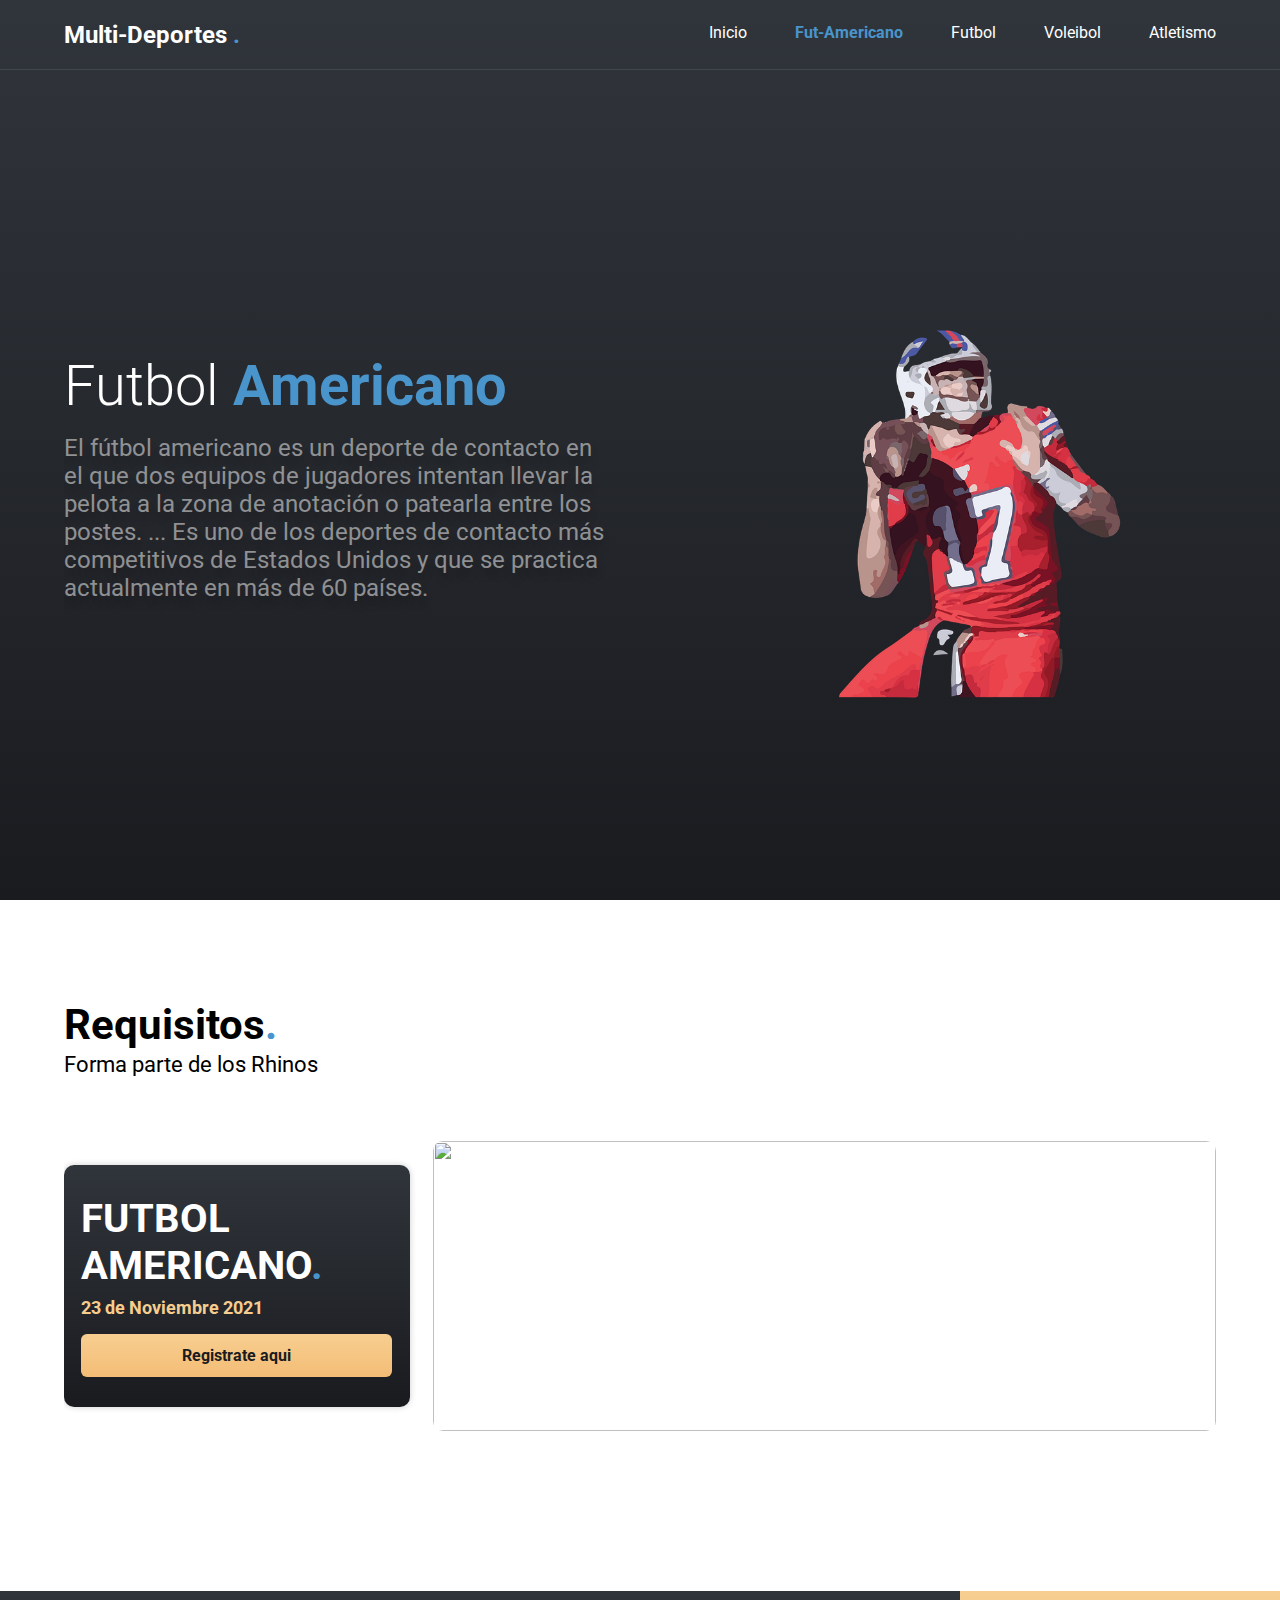
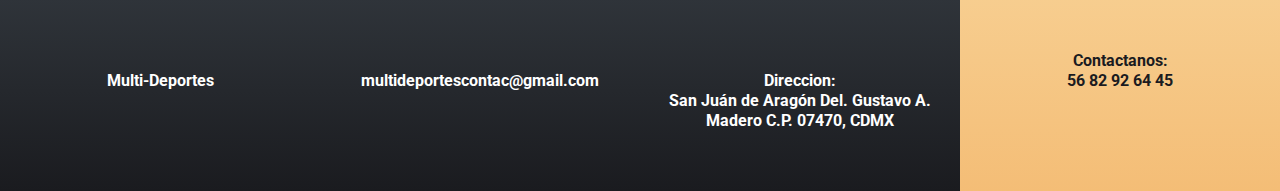
==== americano.html @ c75a18c1 "Footer" ====
<!DOCTYPE html>
<html lang="es">
<head>
    <meta charset="UTF-8">
    <meta http-equiv="X-UA-Compatible" content="IE=edge">
    <meta name="viewport" content="width=device-width, initial-scale=1.0">
    <title>Multi-Deportes | Fut-Americano</title>
    <link rel="stylesheet" href="CSS/style.css">
</head>
<body>

    <header class="hero">
        <nav class="nav__hero">
            <div class="container nav__container">
                <div class="logo">
                    <h2 class="logo__name">Multi-Deportes <span class="point">.</span></h2>
                </div> 
                <div class="links">
                    <a href="index.html" class="link">Inicio</a>
                    <a href="americano.html" class="link--active">Fut-Americano</a>
                    <a href="futbol.html" class="link">Futbol</a>
                    <a href="voleibol.html" class="link">Voleibol</a>
                    <a href="atletismo.html" class="link">Atletismo</a>
                </div>
            </div>
        </nav>

        <section class="container hero__main">
            <div class="hero__textos">
                <h1 class="title">Futbol <span class="title--active"> Americano</span></h1> 
                <p class="copy">El fútbol americano es un deporte de contacto en el que dos equipos de jugadores intentan llevar la pelota a la zona de anotación o patearla entre los postes. ... Es uno de los deportes de contacto más competitivos de Estados Unidos y que se practica actualmente en más de 60 países.<span class="copy__active"></span></p>
            </div>
            <img src="Img/jugador.png" class="mockup">
    </header>

    <section class="projects container">
        <h2 class="subtitle">Requisitos<span class="point">.</span></h2>
        <p class="copy__section">Forma parte de los Rhinos</p>
        <article class="container-bg">
            <div class="card">
                <div class="cards__text">
                    <h3 class="card__title"> FUTBOL AMERICANO<span class="point">.</span></h3>
                    <p class="card__date">23 de Noviembre 2021</p>
                    <p class="card__copy"></p>
                    <a href="" class="card__button">Registrate aqui</a>
                </div>
            </div>
            <div class="background">
                <img src="img/cancha2.jpg" class="background__img">
                <div class="background__text">
                    <h3 class="background__title">Requisitos</h3>
                    <ul>
                        <li>Ser estudiante del CETIS 54</li>
                        <li>Tener entre 15 y 18 años</li>
                        <li>Ropa Deportiva</li>
                        <li>Tachos</li>
                        <li>Cubreboca</li>
                        <li>Botella de agua</li>
                        <li>Toalla</li>
                    </ul>
                </div>
            </div>
        </article>
    </section>

            <footer class="footer">
        
                <div class="contact">
                    <div class="item__contact">
                        <i class='bx bx-copyright contact__icon'></i>
                        <h3 class="contact__title">Multi-Deportes</h3>
                    </div>
        
                    <div class="item__contact">
                        <i class='bx bx-mail-send contact__icon'></i>
                        <h3 class="contact__title">multideportescontac@gmail.com</h3>
                    </div>
        
                    <div class="item__contact">
                        <i class='bx bxs-edit-location contact__icon'></i>
                        <h3 class="contact__title">Direccion: <br>
                           San Juán de Aragón Del. Gustavo A. Madero C.P. 07470, CDMX</h3>
                    </div>
        
                    <div class="item__contact item__contact--gold">
                        <i class='bx bxs-chat contac__icon contact__icon--modifier'></i>
                        <h3 class="contact__title">Contactanos: 
                            <br>56 82 92 64 45
                        </h3>
                    </div>
                </div>
            </footer>

    
</body>
</html>
---- CSS/style.css ----
@import url('https://fonts.googleapis.com/css2?family=Roboto:wght@300;400;700&display=swap');
:root{
    --blue: #4a94cc;
    --gold1:#F4BD76;
    --gold2:#F6CD8F;
    --gray:#ffffff80;
    --gray2:#f7d9d990;
    --black1:#1A1B1F;
    --black2:#30353B;
    --shadow:0 8px 8px;
    --color_shadow:#00000033;
}

*{
    margin: 0;
    padding: 0;
    box-sizing: border-box;
}

body{
    font-family: 'Roboto', sans-serif;
}

.container{
    width: 90%;
    max-width: 1200px;
    margin: 0 auto;
    overflow: hidden;
    padding: 100px 0;
    height: auto;
}

.container__modifier{
    width: 60%;
}

.hero{
    width: 100%;
    min-height: 100vh;
    background: linear-gradient(180deg, #30353B 0%, #1A1B1F 100%);
}

.nav__hero{
    color: #fff;
    height: 70px;
    border-bottom: 1px solid rgb(255, 255, 255, 0.1);
}

.nav__container{
    display: flex;
    align-items: center;
    justify-content: space-between;
    height: inherit;
    padding: 0;
}

.logo__name{
    font-size: 24px;
}
.links{
    display: grid;
    grid-auto-flow: column;
    gap: 3em;
}

.link{
    color: inherit;
    text-decoration: none;
    --clippy: polygon(0 0%, 0 0, 0 100%, 0% 100%);
}

.link::after{
    content: "";
    display: block;
    background: #fff;
    width: 90%;
    margin-top: 3px;
    height: 3px;
    clip-path: var(--clippy);
    transition: clip-path .3s;
}

.link:hover{
    --clippy: polygon(0 0%, 100% 0, 100% 100%, 0 100%);
}

.link--active{
    color: var(--blue);
    font-weight: 700;
    text-decoration: none;
}
.point{
    color: var(--blue);
}

.hero__main{
    height: calc(100vh - 70px);
    display: flex;
    justify-content: space-between;
    align-items: center;
    padding: 0;
}

.mockup{
    object-fit: cover;
    width: 40%;
    max-height: 90vh;
}

.hero__textos{
    width: 48%;
}

.title{
    font-size: 56px;
    font-weight: 300;
    color: #fff;
}

.title--active{
    color: #4a94cc;
    font-weight: 700;
}

.copy{
    font-size: 24px;
    color: var(--gray);
    text-shadow: var(--shadow) var(--color_shadow);
    margin: 15px 0;
}

.copy__active{
    font-weight: 700;
}

.cta{
    padding: 20px 30px;
    display: inline-block;
    background: #ea473b;
    text-decoration: none;
    color: var(--black1);
    font-weight: 700;
    box-shadow: var(--shadow) var(--color_shadow);
    border-radius: 6px;
}



/* servicios */

.servicies{
    background: #fafafa;
}

.subtitle{
    font-size: 42px;
}

.subtitle--modifier{
    text-align: center;
    margin-bottom: 16px;
}

.copy__section{
    color: va(--black2);
    font-size: 22px;
    line-height: 32px;
    margin-bottom: 60px;
}

.copy__section--modifier{
    text-align: center;
    margin-bottom: 32px;
}

.container-cards{
    display: flex;
    justify-content: space-between;
    align-items: center;
    flex-wrap: wrap;
}

.card{
    width: 30%;
    padding: 30px 0;
    overflow: hidden;
    background: linear-gradient(180deg, #30353B 0%, #1A1B1F 100%);
    border-radius: 10px;
    position: relative;
    text-align: right;
    margin-bottom: 60px;
    box-shadow: 0 0 6px var(--color_shadow);
}

.card__img{
   
    width: 95%;
    height: 200px;
    object-fit: cover;
    border-radius: 10px 0 10px;
}

.cards__text{
    text-align: left;
    width: 90%;
    margin: 0 auto;
}

.card__list{
    color: var(--gold2);
    font-weight: 700;
    margin: 25px 0 12px;
    font-size: 18px;
}

.card__title{
    font-size: 40px;
    color: #fff;
    margin-bottom: 8px;
}

.card__copy{
    color: var(--gray2);
    margin-bottom: 16px;
}

.card__button{
    display: block;
    background: linear-gradient(180deg, #F7CE90 0%, #F4BD76 100%);
    border-radius: 6px;
    text-decoration: none;  
    width: 100%;
    color: var(--black1);
    font-weight: 700;
    text-align: center;
    padding: 12px 0;
}

.card__date{
    color: var(--gold2);
    font-size: 18px;
    font-weight: bold;
    margin-bottom: 16px;
}

.container-bg{
    display: flex;
    justify-content: space-between;
    align-items: center;
    flex-wrap: wrap;
}

.background{
    width: 68%;
    height: 290px;
    border-radius: 10px;
    position: relative;
    margin-bottom: 60px;
}

.background__img{
    width: 100%;
    height: 100%;
    object-fit: cover;
    border-radius: inherit;
}

.background__text{
    position: absolute;
    width: 100%;
    bottom: 40px;
    padding: 20px;
    left: 15px;
    color: #fff;
}

.background__title{
    font-size: 24px;
    margin-bottom: 4px;
}

.testimony{
    background: #fafafa;
}

.testimony-container{
    display: flex;
    justify-content: space-between;
    align-items: center;    
    flex-wrap: wrap;
}

.testimony__card{
    width: 30%;
    height: 500px;
    background: linear-gradient(180deg, #30353B 0%, #1A1B1F 100%);
    border-radius: 10px;
    position: relative;
    margin-bottom: 30px;
}

.testimony__img{
    width: 100%;
    height: 100%;
    border-radius: inherit;
    object-fit: cover;
    object-position: center top;
}

.testimony__copy{
    position: absolute;
    bottom: 20px;
    left: 5%;
    width: 90%;
    background: linear-gradient(180deg, #30353B 0%, #1A1B1F 100%);
    color: #fff;
    margin: 0 auto;
    border-radius: 10px;
    box-shadow: var(--shadow) var(--shadow);
    padding: 15px 8px;
    display: flex;
    align-items: center;
}

.testimony__copy--modigier{
    background: none;
    box-shadow: none;
}

.testimony__logo{
    font-size: 40px;
    margin-right: 15px;
    display: inline-block;
}

.testimony__name{
    font-size: 24px;
    line-height: 28px;
}

.testimony__position{
    color: var(--gray);
}

.testimony__text{
    padding: 40px 0;
    width: 90%;
    margin: 0 auto;
    color: #fff;
}

.google__logo{
    margin-bottom: 20px;
}

.testimony__history{
    font-size: 21px;
    font-weight: 300;
}

.testimony__info{
    width: 70%;
}

.logo--picture{
    width: 40px;
    height: 40px;
    object-fit: cover;
    border-radius: 50%;
    object-position: center top;
}

/* Check */ 

.check{
    display: flex;
    justify-content: space-evenly;
    flex-wrap: wrap;
    margin: 0 auto;
}

.check__item{
    width: 30%;
    padding-right: 10px;
    display: flex;
    border-right: 2px solid var(--black2);
}

.bx-check{
    background: linear-gradient(180deg, #30353B 0%, #1A1B1F 100%);
    display: inline-block;
    width: 40px;
    height: 40px;
    text-align: center;
    margin-right: 20px;
    color: #fff;
    border-radius: 50%;
    font-size: 40px;
}

.check__number{
    font-weight: 700;
}

.check__copy{
    font-weight: 300;
}

.newsletter{
    width: 60%;
    margin: 0 auto;
    margin-top: 40px;
    height: auto;
    font-family: inherit;
    position: relative;
    border-radius: 6px;
}

.newsletter--modifier{
    margin: 0;
    width: 80%;
}

.newsletter__input{
    width: 100%;
    height: 100%;
    padding: 22px 10px;
    outline: none;
    font-family: inherit;
    border-radius: 6px;
    border: 1px solid var(--black1);
}

.newsletter__submit{
    position: absolute;
    right: 8px;
    top: 10%;
    height: 80%;
    background: linear-gradient(180deg, #30353B 0%, #1A1B1F 100%);
    color: #fff;
    padding: 0 15px;
    border: none;
    border-radius: 6px;
    font-family: inherit;
    font-weight: 700;
    cursor: pointer;
}

.footer{
    background: #fafafa;
}

.footer__caption{
    display: flex;
    flex-wrap: wrap;
    justify-content: space-evenly;
}

.title__footer{
    font-size: 24px;
    margin-bottom: 32px;
}

.download{
    width: 50%;
}

.download__app{
    display: flex;
}

.download__item{
    display: flex;
    padding: 18px 12px;
    border-radius: 6px;
    border: 1px solid var(--black2);
    width: 42%;
    align-items: center;
    margin-right: 20px;
    margin-bottom: 16px;
}

.download__logo{
    font-size: 40px;
    margin-right: 20px;
}

.download__title{
    font-size: 18px;
}

.footer__copy{
    width: 100%;
    color: var(--black2);
    display: flex;
    flex-wrap: wrap;
}

.copyright{
    width: 100%;
}

.politica__privacidad{
    color: inherit;
    text-decoration: none;
    display: inline-block;
    margin-top: 10px;
}

.politica__privacidad:hover{
    text-decoration: underline;
}

.politica__privacidad--margin{
    margin-right: 10px; 
}

.get-email{
    width: 50%;
}

.socialmedia{
    margin-top: 24px;
    display: flex;
    color: var(--black2);
}

.socialmedia__icon{
    font-size: 18px;
    margin-right: 30px;
    display: inline-block;
}

.socialmedia__legend{
    color: var(--black2);
    margin-right: 16px;
}

.contact{
    display: flex;
    width: 100%;
    flex-wrap: wrap;
    color: #fff;
}

.item__contact{
    width: 25%;
    padding: 60px 0;
    text-align: center;
    background: linear-gradient(180deg, #30353B 0%, #1A1B1F 100%);
}

.item__contact--gold{
    background: linear-gradient(180deg, #F7CE90 0%, #F4BD76 100%);
    color: var(--black1);
}

.contact__icon{
    font-size: 14px;
    color: var(--gold1);
    line-height: 20px;
    margin-right: 4px;
}

.contact__icon--modifier{
    color: var(--black1) ;
}

.contact__title{
    font-size: 16px;
    line-height: 20px;  
}

@media screen and (max-width:900px){
    .mockup{
        width: 600px;
        height: auto;
    }

    .title{
        font-size: 50px;
    }

    .copy{
        font-size: 22px;
    }

    .cta{
        padding: 15px 22px;
    }
    
    .container-cards{
        justify-content: space-evenly;
    }

    .servicies .card{
        width: 45%;
    }

    .background{
        width: 52%;
    }

    .card{
        width: 42%;
    }

    .testimony-container{
        justify-content: space-evenly;
    }
    
    .testimony__card{
        width: 45%;
    }

    .check__item{
        width: 45%;
        margin-bottom: 35px;
    }

    .newsletter{
        width: 80%;
    }

    .download{
        width: 100%;
    }

    .download__app{
        justify-content: space-between;
    }

    .download__item{
        width: 45%;
    }

    .get-email{
        width: 100%;
        margin-bottom: 40px;
    }

    .socialmedia__icon{
        font-size: 18px;
    }

    .socialmedia__legend{
        font-size: 18px;
    }
}


@media screen and (max-width:700px){
    main .container,
    footer .container{
        padding: 60px 0;
    }

    .nav__container{
        flex-wrap: wrap;
        flex-direction: column;
        justify-content: space-evenly;
    }

    .nav__hero{
        height: auto;
    }

    .logo{
        padding: 15px 0;
        text-align: center;
    }

    .links{
        padding-bottom: 10px;
        text-align: center;
    }

    .link{
        padding: 7px 10px;
    }


    .hero__main{
        flex-direction: column-reverse; 
        justify-content: flex-end;
        height: auto;
        padding: 30px 0;
    }

    .hero__textos{
        width: 100%;
        text-align: center;
    }

    .mockup{
        width: 60%;
        margin-bottom: 20px;
    }

    .title{
        font-size: 35px;
    }

    .copy{
        font-size: 20px;
    }

    .subtitle{
        font-size: 35px;
        text-align: center;
    }

    .copy__section{
        font-size: 20px;
        text-align: center;
    }
    
    .servicies .card{
        width: 80%;
    }

    .container-bg{
        justify-content: space-evenly;
    }

    .card{
        margin-bottom: 40px;
        width: 65%;
    }

    .card__title{
        font-size: 35px;
    }

    .card__button{
        width: 100%;
    }

    .background{
        width: 65%;
        margin-bottom: 40px;
    }

    .background__copy{
        display: none;
    }

    .testimony__card{
        width: 65%;
    }

    .testimony__name{
        font-size: 20px;
    }

    .container__modifier{
        width: 80%;
    }

    .item__contact{
        width: 100%;
        padding: 30px 0;
    }
}

@media screen and (max-width:500px){
    .mockup{
        width: 80%;
        margin-bottom: 15px;
    }

    .servicies .card{
        width: 95%;
    }

    .card{
        width: 95%;
    }
    
    .background{
        width: 95%;
    }

    .testimony__card{
        width: 95%;
    }

    .testimony__history{
        font-size: 20px;
    }

    .container--modifier{
        width: 90%;
    }

    .newsletter{
        width: 100%;
        display: none;
    }

    .newsletter--modifier{
        display: block;
    }

    .check__item{
        width: 100%;
        border: none;
        padding: none;
        justify-content: center;
    }

    .download__item{
        width: 49%;
    }

    .download__title{
        font-size: 16px;
    }

    .download__logo{
        font-size: 30px;
    }

}
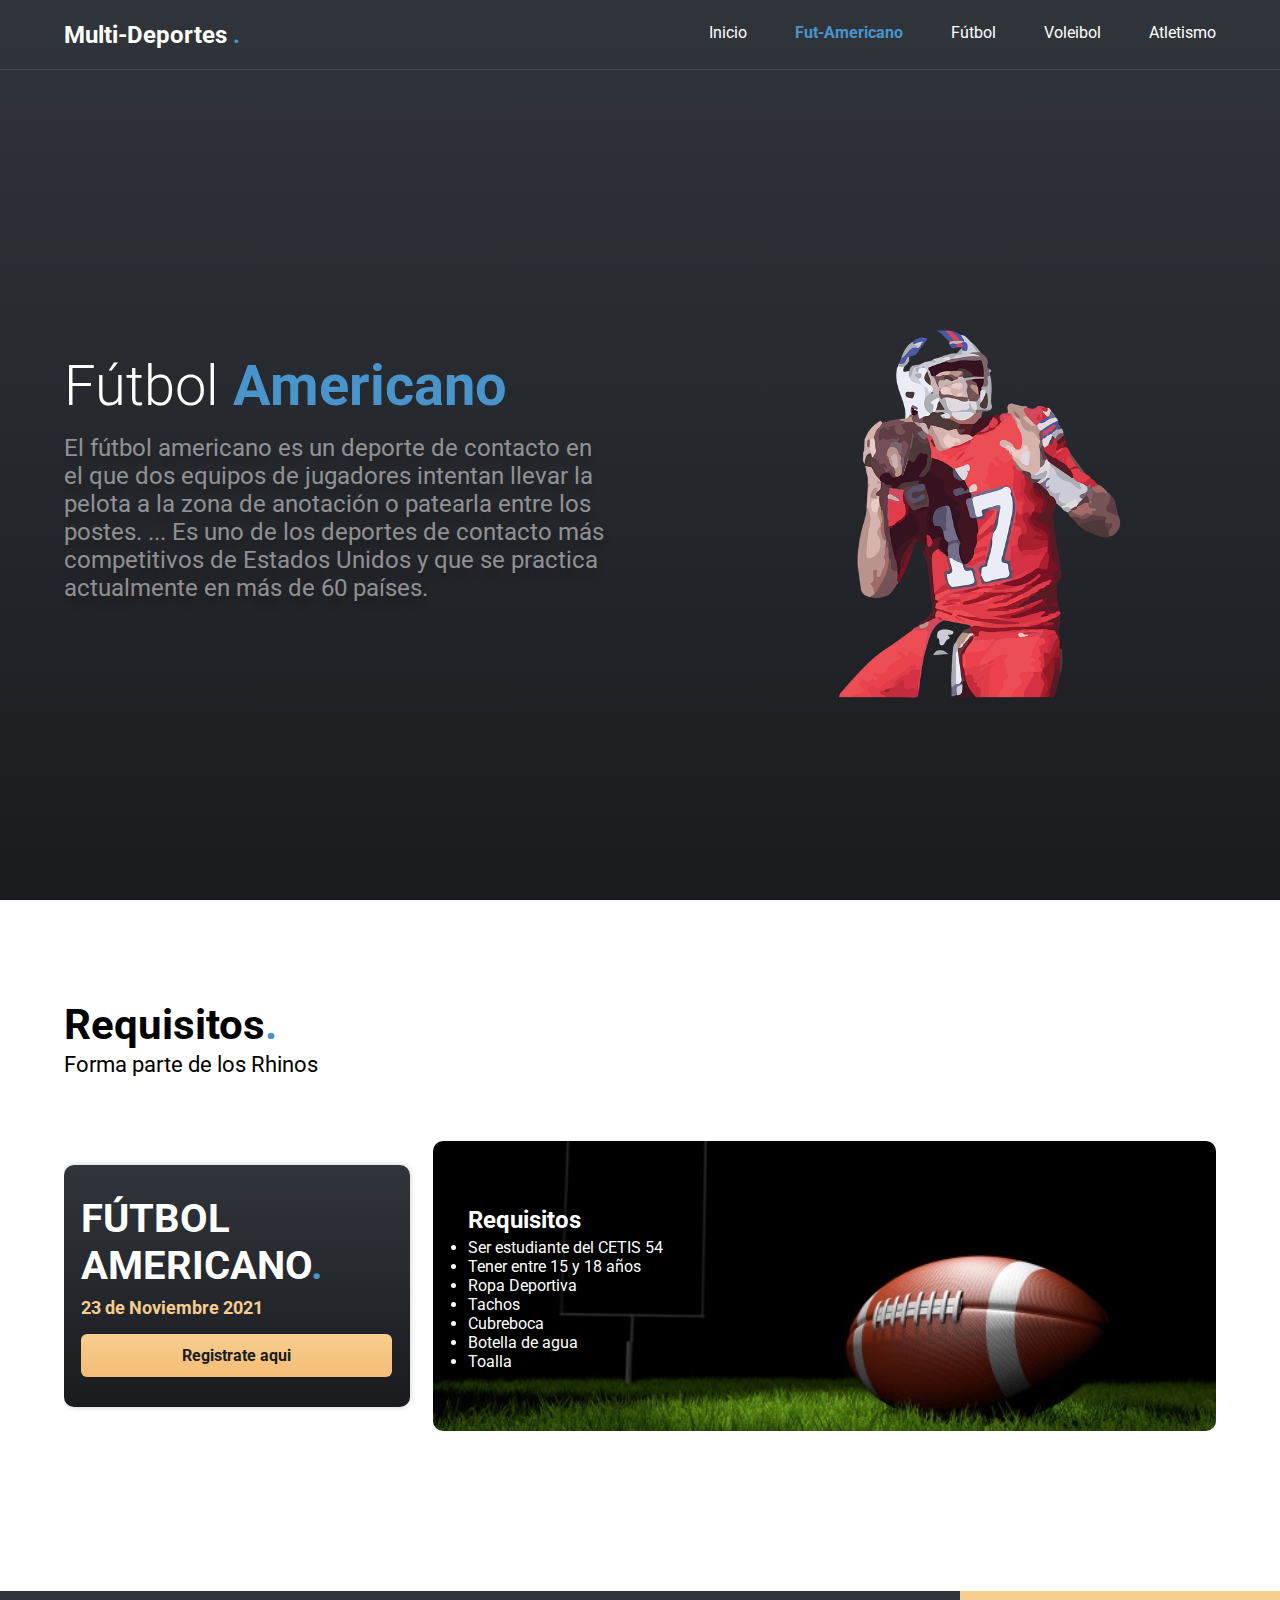
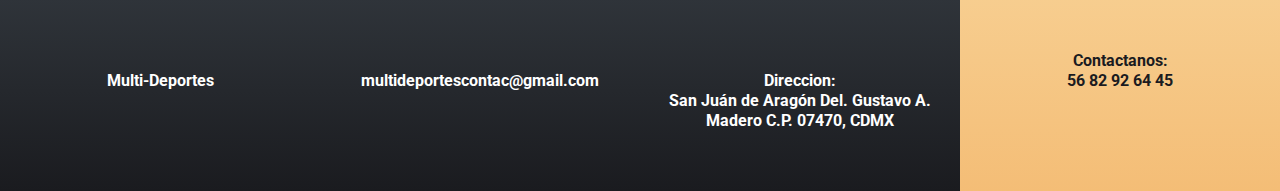
==== commit 2a5fcc7e: "proyecto" ====
--- a/americano.html
+++ b/americano.html
@@ -18,7 +18,7 @@
                 <div class="links">
                     <a href="index.html" class="link">Inicio</a>
                     <a href="americano.html" class="link--active">Fut-Americano</a>
-                    <a href="futbol.html" class="link">Futbol</a>
+                    <a href="futbol.html" class="link">Fútbol</a>
                     <a href="voleibol.html" class="link">Voleibol</a>
                     <a href="atletismo.html" class="link">Atletismo</a>
                 </div>
@@ -27,7 +27,7 @@
 
         <section class="container hero__main">
             <div class="hero__textos">
-                <h1 class="title">Futbol <span class="title--active"> Americano</span></h1> 
+                <h1 class="title">Fútbol <span class="title--active"> Americano</span></h1> 
                 <p class="copy">El fútbol americano es un deporte de contacto en el que dos equipos de jugadores intentan llevar la pelota a la zona de anotación o patearla entre los postes. ... Es uno de los deportes de contacto más competitivos de Estados Unidos y que se practica actualmente en más de 60 países.<span class="copy__active"></span></p>
             </div>
             <img src="Img/jugador.png" class="mockup">
@@ -39,14 +39,14 @@
         <article class="container-bg">
             <div class="card">
                 <div class="cards__text">
-                    <h3 class="card__title"> FUTBOL AMERICANO<span class="point">.</span></h3>
+                    <h3 class="card__title"> FÚTBOL AMERICANO<span class="point">.</span></h3>
                     <p class="card__date">23 de Noviembre 2021</p>
                     <p class="card__copy"></p>
                     <a href="" class="card__button">Registrate aqui</a>
                 </div>
             </div>
             <div class="background">
-                <img src="img/cancha2.jpg" class="background__img">
+                <img src="Img/cancha2.jpg" class="background__img">
                 <div class="background__text">
                     <h3 class="background__title">Requisitos</h3>
                     <ul>
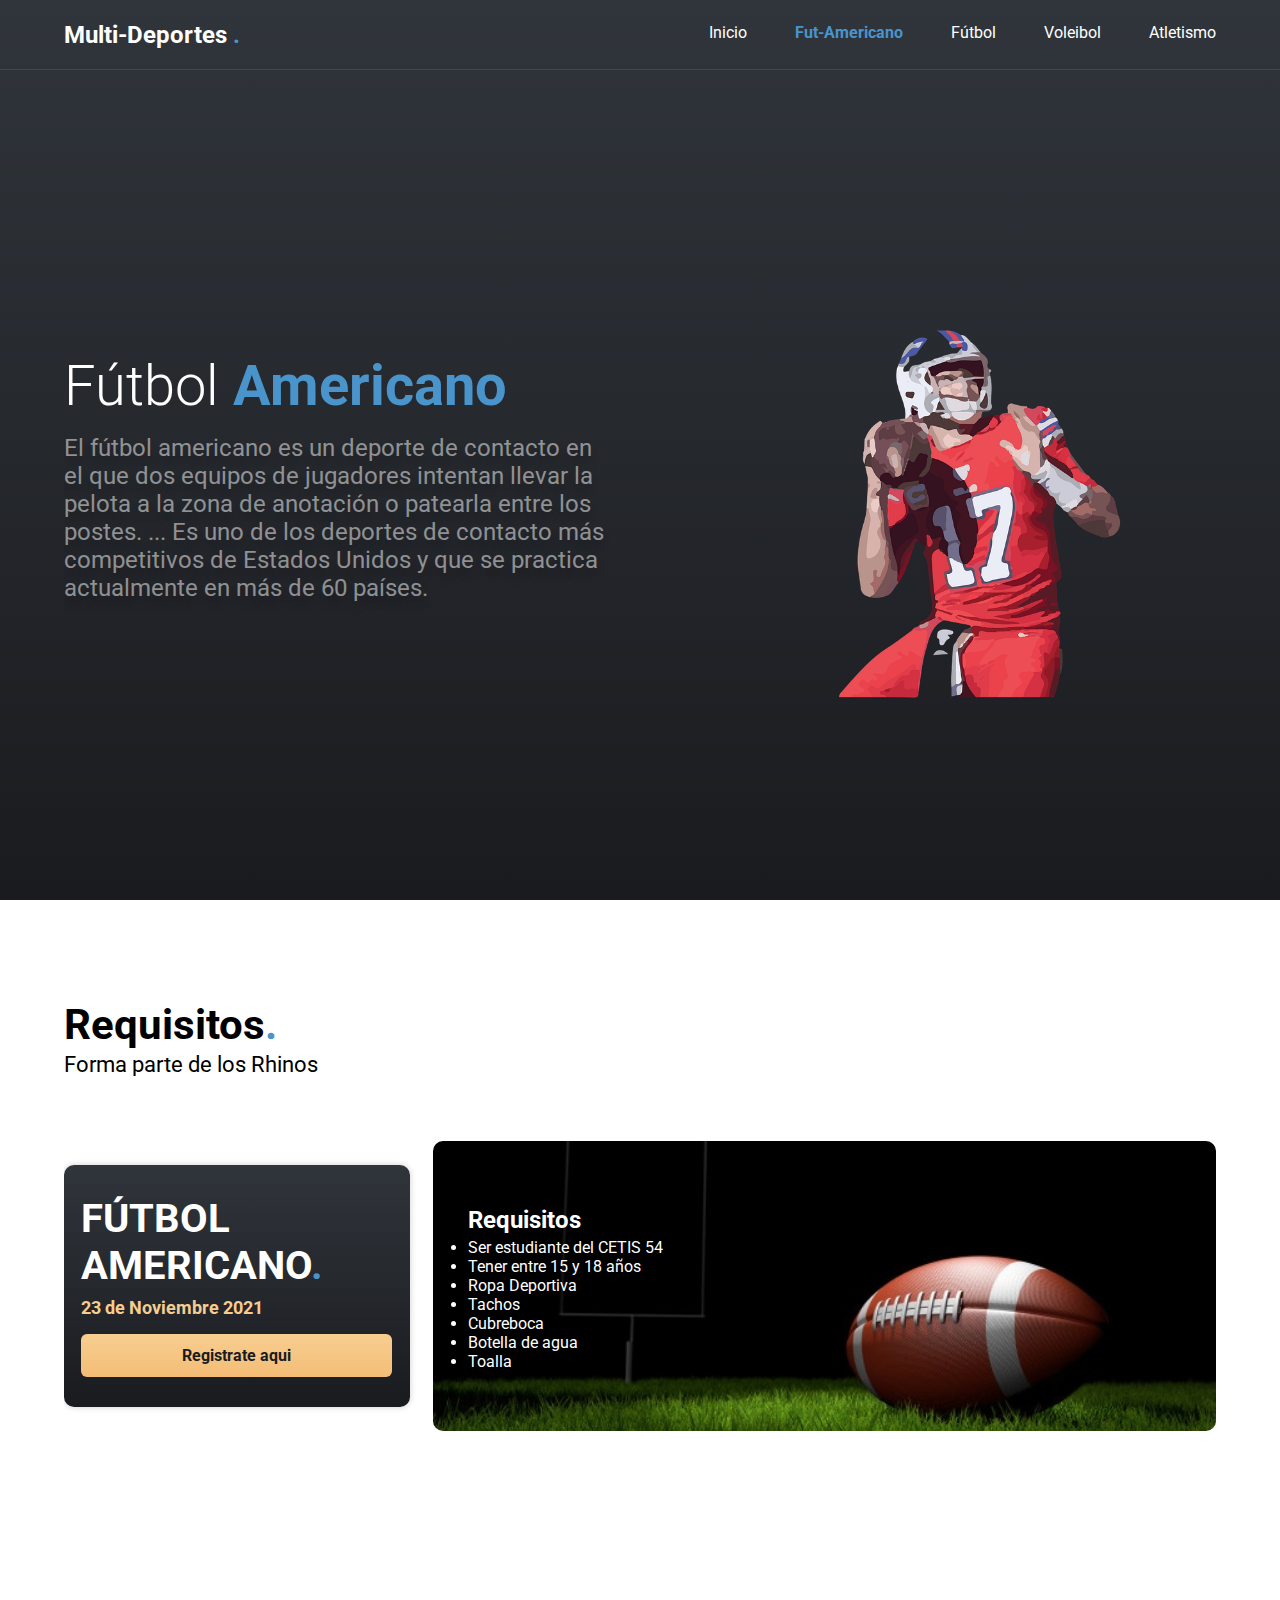
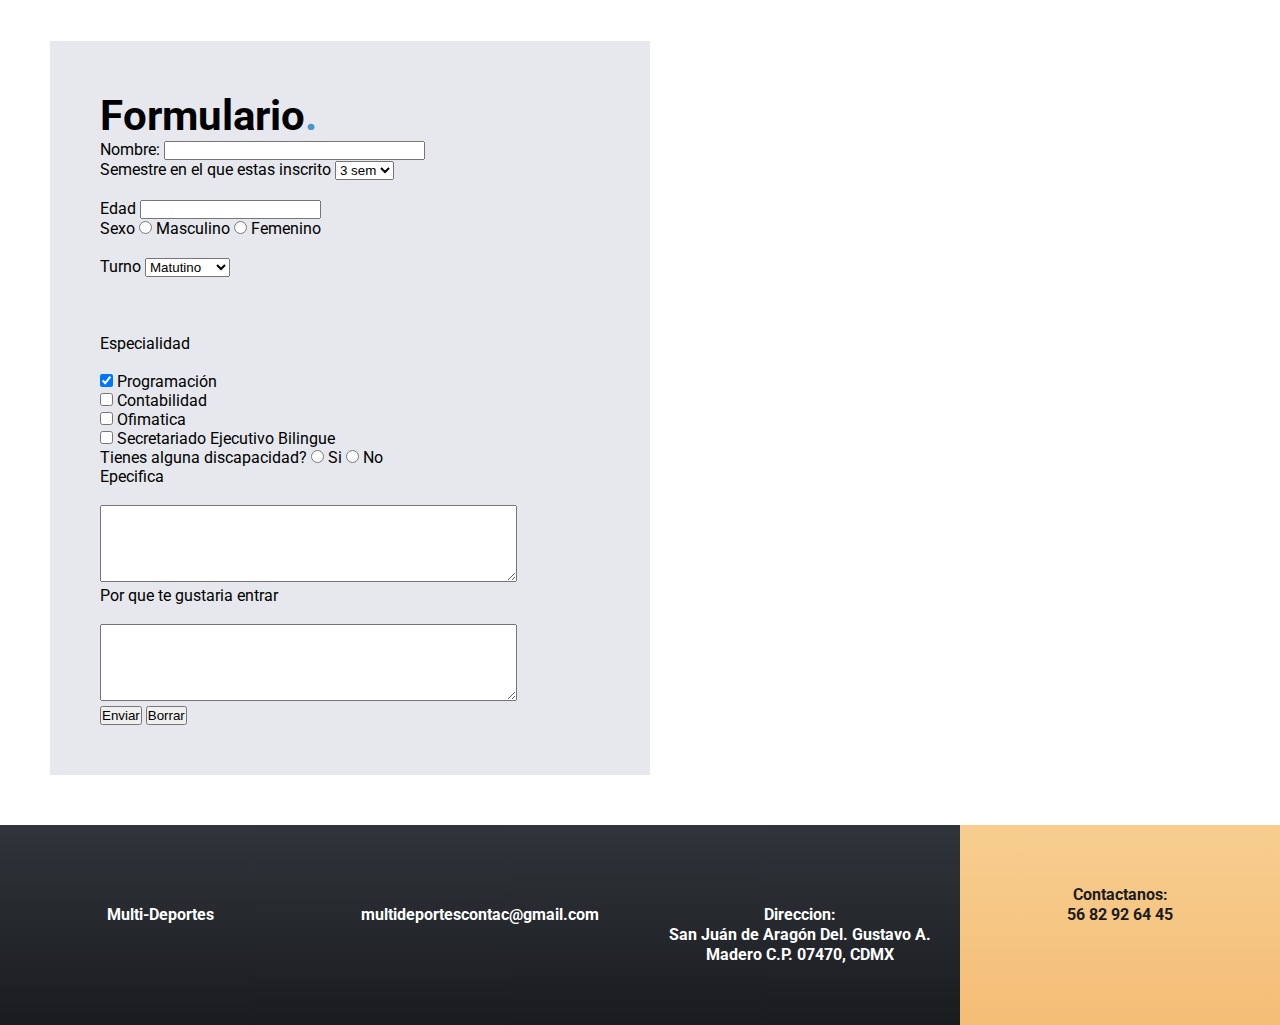
==== commit 11ef11d2: "proyecto final" ====
--- a/americano.html
+++ b/americano.html
@@ -42,7 +42,7 @@
                     <h3 class="card__title"> FÚTBOL AMERICANO<span class="point">.</span></h3>
                     <p class="card__date">23 de Noviembre 2021</p>
                     <p class="card__copy"></p>
-                    <a href="" class="card__button">Registrate aqui</a>
+                    <a href="#form" class="card__button">Registrate aqui</a>
                 </div>
             </div>
             <div class="background">
@@ -62,6 +62,96 @@
             </div>
         </article>
     </section>
+
+    <section>
+        <div class="form">
+        <a name="form"> </a>
+        <h2 class="subtitle">Formulario<span class="point">.</span></h2>
+    <form type="text" action="Apocalipto3000@gmail.com" method="post">
+        <p> Nombre:
+        <input type="text" nombre="nombre" size="30">
+        </p>
+        
+        <p>
+        Semestre en el que estas inscrito
+        <select name="especificar">
+        <option value="1 ">1 sem</option>
+        <option value="2 sem">2 sem</option>
+        <option value="3 sem" selected>3 sem</option>
+        <option value="4 sem">4 sem</option>
+        <option value="5 sem">5 sem</option>
+        <option value="6 sem">6 sem</option>
+        </select> <br><br>
+        </p>
+        
+       
+        <p> Edad 
+    
+            <input type="number" name="edad" value="edad"> 
+         
+            </p>
+    
+    <p> Sexo
+    
+    <input type="radio" nombre="masculino"  value="h"> Masculino
+    <input type="radio" nombre="femenino"  value="f"> Femenino
+    
+    </p>
+    
+    
+    
+        <p>
+        <br>
+        Turno
+        <select name="especificar">
+        <option value="Matutino">Matutino</option>
+        <option value="Vespertino">Vespertino</option>
+        </select> <br><br><br><br>
+        </p>
+    
+    
+        <p> Especialidad <br><br>
+        <input type="checkbox" name="regresar" checked="checked"/> Programación
+        </p>
+        
+        <p>
+        <input type="checkbox" name="regresar"/> Contabilidad
+        </p>
+        
+        <p>
+        <input type="checkbox" name="regresar"/> Ofimatica
+        </p>
+    
+        <p>
+            <input type="checkbox" name="regresar"/> Secretariado Ejecutivo Bilingue 
+            </p>
+    
+    
+    <p> Tienes alguna discapacidad?
+    
+        <input type="radio" name="si" value="si" /> Si
+        <input type="radio" name="no" value="no" /> No
+    </p>
+    
+    <p>Epecifica<br><br>
+        <textarea name="esp" rows="5" cols="50" wrap=""></textarea>
+    </p>
+    
+    
+    <p> Por que te gustaria entrar <br><br>
+    
+        <textarea name="esp" rows="5" cols="50" wrap=""></textarea>
+    </p>
+    
+        <p>
+        <input type="submit" value="Enviar"/>
+        <input type="reset" value="Borrar">
+        </p>
+
+    </form>
+</div>
+</section>
+
 
             <footer class="footer">
         
--- a/CSS/style.css
+++ b/CSS/style.css
@@ -144,7 +144,12 @@
     border-radius: 6px;
 }
 
-
+.form{
+    width: 600px;
+    padding: 50px;
+    margin: 50px;
+    background-color: #dddfe6b8;
+}
 
 /* servicios */
 
